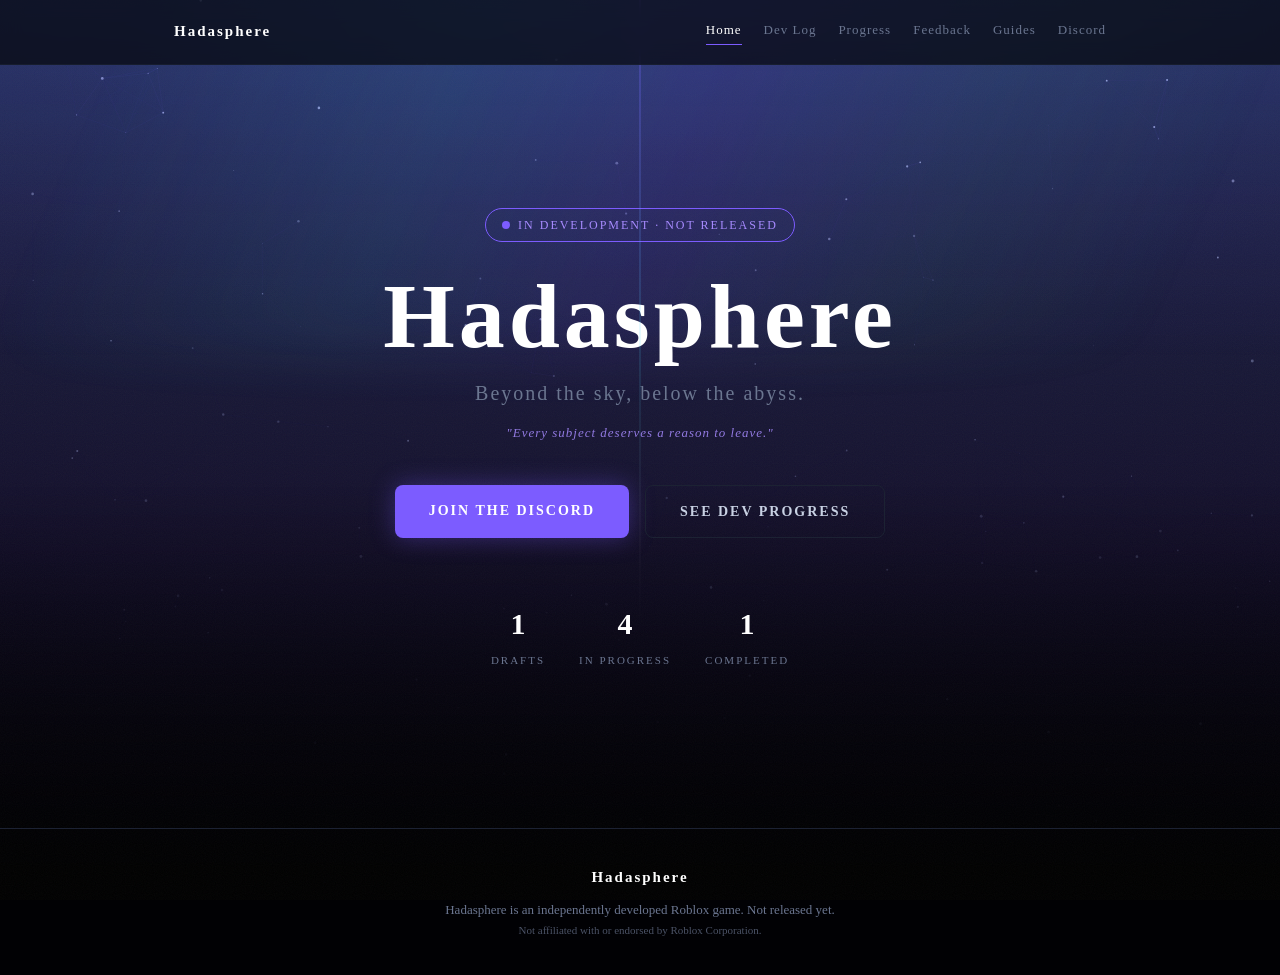
==== index.html @ 29d6bdb3 "One-shot glitch burst on navigation, then steady" ====
<!DOCTYPE html>
<html lang="en">
<head>
<meta charset="UTF-8">
<meta name="viewport" content="width=device-width, initial-scale=1.0">
<meta name="theme-color" content="#0a0714">
<link rel="icon" href="data:image/svg+xml,%3Csvg xmlns='http://www.w3.org/2000/svg' viewBox='0 0 32 32'%3E%3Crect width='32' height='32' rx='7' fill='%230a0714'/%3E%3Ctext x='16' y='23' font-family='Arial' font-size='18' font-weight='bold' text-anchor='middle' fill='%237c5cff'%3EH%3C/text%3E%3C/svg%3E">
<title>Hadasphere — Home</title>
  <meta name="description" content="Hadasphere — an unreleased Roblox analog horror myth game. Beyond the sky, below the abyss.">
<style>
:root{
  --bg:#05060a;
  --panel:#0b0e16;
  --line:#1c2233;
  --purple:#7c5cff;
  --violet:#a78bff;
  --cyan:#4dd8ff;
  --red:#ff5c5c;
  --green:#4dd88a;
  --text:#c9d2e4;
  --dim:#6b7690;
}
*{margin:0;padding:0;box-sizing:border-box}
html{scroll-behavior:smooth}
body{background:radial-gradient(130% 90% at 50% -12%,#0b1026 0%,var(--bg) 55%,#010104 100%);color:var(--text);font-family:'Segoe UI';line-height:1.7;overflow-x:hidden;user-select:none;-webkit-user-select:none;-moz-user-select:none;-ms-user-select:none;cursor:default}
input,textarea,select{user-select:text;-webkit-user-select:text;-moz-user-select:text;-ms-user-select:text}
a{color:var(--cyan);text-decoration:none}
.bg-gradient{position:fixed;inset:0;z-index:-4;pointer-events:none;background:linear-gradient(180deg,rgba(96,126,255,.28) 0%,rgba(124,92,255,.15) 30%,rgba(18,14,38,.1) 50%,rgba(2,2,6,.06) 70%,rgba(0,0,0,.9) 100%);background-size:200% 200%}
canvas#bg{position:fixed;inset:0;z-index:-3}
.sky-glow{position:fixed;top:0;left:0;right:0;height:40vh;z-index:-2;pointer-events:none;background:linear-gradient(180deg,rgba(96,126,255,.16),rgba(124,92,255,.06) 60%,transparent)}
.aurora{position:fixed;top:-25%;left:0;right:0;height:65vh;z-index:-2;pointer-events:none;background:linear-gradient(115deg,transparent 15%,rgba(77,216,255,.11) 38%,rgba(124,92,255,.14) 55%,rgba(77,216,138,.07) 75%,transparent 92%);filter:blur(26px);opacity:.75;animation:auroraDrift 16s ease-in-out infinite alternate}
@keyframes auroraDrift{0%{transform:translateX(-4%) scaleX(1)}100%{transform:translateX(4%) scaleX(1.1)}}
.abyss{position:fixed;bottom:0;left:0;right:0;height:46vh;z-index:-2;pointer-events:none;background:linear-gradient(180deg,transparent,rgba(0,0,0,.5) 55%,rgba(0,0,0,.88))}
.noise{position:fixed;inset:0;z-index:-1;pointer-events:none;opacity:.04;background-image:url("data:image/svg+xml,%3Csvg xmlns='http://www.w3.org/2000/svg' width='120' height='120'%3E%3Cfilter id='n'%3E%3CfeTurbulence type='fractalNoise' baseFrequency='0.9' numOctaves='2'/%3E%3C/filter%3E%3Crect width='100%25' height='100%25' filter='url(%23n)'/%3E%3C/svg%3E")}
.container{max-width:980px;margin:0 auto;padding:0 24px}
header{position:fixed;top:0;left:0;right:0;z-index:50;backdrop-filter:blur(10px);background:rgba(5,6,10,.7);border-bottom:1px solid rgba(28,34,51,.6)}
header .container{display:flex;align-items:center;justify-content:space-between;height:64px}
.brand{font-weight:800;letter-spacing:2px;font-size:15px;color:#fff}
nav{display:flex;gap:22px;align-items:center}
nav a{color:var(--dim);font-size:13px;letter-spacing:1px;transition:color .2s;padding-bottom:2px;border-bottom:1px solid transparent}
nav a:hover{color:#fff}
nav a.active{color:#fff;border-bottom-color:var(--purple)}
#transition{position:fixed;inset:0;background:#0a0714;z-index:1000;pointer-events:none;opacity:0;display:flex;align-items:center;justify-content:center;flex-direction:column;gap:10px}
#transition.loading{opacity:1;pointer-events:auto;animation:transLoad 1.8s ease forwards}
#transition.active{animation:transIn 1.8s ease forwards}
#transition .t-txt{font-size:12px;letter-spacing:6px;color:var(--violet);opacity:.8}
@keyframes transLoad{0%{opacity:1}65%{opacity:1}100%{opacity:0}}
@keyframes transIn{0%{opacity:0}10%{opacity:1}80%{opacity:1}100%{opacity:0}}
@keyframes transGlitch{0%,10%{transform:translate(0)}12%{transform:translate(-4px,2px)}16%{transform:translate(4px,-2px)}20%{transform:translate(-2px,-2px)}24%{transform:translate(2px,2px)}28%,100%{transform:translate(0)}}
#transition.active .t-txt{animation:transGlitch 1.8s ease forwards}
#transition.loading .t-txt{animation:txtLoad 1.8s ease forwards}
@keyframes txtLoad{0%{opacity:0;letter-spacing:6px}15%{opacity:1;letter-spacing:12px}65%{opacity:1}100%{opacity:0}}
.hero{min-height:92vh;display:flex;align-items:center;justify-content:center;text-align:center;padding:110px 24px 60px;position:relative}
.hero::before{content:'';position:absolute;top:0;left:50%;width:1px;height:100%;transform:translateX(-50%);pointer-events:none;background:linear-gradient(180deg,rgba(124,92,255,.6),rgba(77,216,255,.28) 40%,rgba(255,255,255,.06) 62%,transparent 78%)}
.badge{display:inline-flex;align-items:center;gap:8px;border:1px solid var(--purple);color:var(--violet);padding:6px 16px;border-radius:999px;font-size:12px;letter-spacing:2px;margin-bottom:28px}
.badge .dot{width:8px;height:8px;border-radius:50%;background:var(--purple);animation:pulse 1.6s infinite}
@keyframes pulse{0%,100%{opacity:1;transform:scale(1)}50%{opacity:.4;transform:scale(.7)}}
h1{font-size:clamp(44px,9vw,92px);font-weight:900;letter-spacing:4px;line-height:1;color:#fff;margin-bottom:14px}
.tagline{font-size:clamp(15px,2.5vw,20px);color:var(--dim);letter-spacing:2px;margin-bottom:12px;font-weight:300}
.hero-note{font-size:13px;color:var(--violet);opacity:.85;letter-spacing:1px;margin-bottom:40px;font-style:italic}
.cta{display:flex;gap:16px;justify-content:center;flex-wrap:wrap}
.btn{display:inline-block;padding:14px 34px;border-radius:8px;font-size:14px;letter-spacing:2px;font-weight:600;transition:all .25s;cursor:pointer;border:none;font-family:inherit}
.btn.discord{background:var(--purple);color:#fff;box-shadow:0 0 24px rgba(124,92,255,.35)}
.btn.discord:hover{background:#8d6cff;box-shadow:0 0 40px rgba(124,92,255,.55);transform:translateY(-2px)}
.btn.ghost{background:transparent;border:1px solid var(--line);color:var(--text)}
.btn.ghost:hover{border-color:var(--purple);color:var(--violet)}
.stats{display:flex;justify-content:center;gap:34px;margin-top:60px;flex-wrap:wrap}
.stats div{text-align:center}
.stats .num{font-size:30px;font-weight:800;color:#fff}
.stats .lbl{font-size:11px;letter-spacing:2px;color:var(--dim);margin-top:2px}
.page{padding-top:96px}
section{padding:80px 0}
section h2{font-size:clamp(24px,4vw,34px);font-weight:800;letter-spacing:2px;color:#fff;margin-bottom:14px}
.sec-head{max-width:680px;margin:0 auto 44px}
.sec-head h2::before{content:'// ';color:var(--purple)}
.sec-head p{color:var(--dim);font-size:14.5px}
footer{border-top:1px solid var(--line);padding:36px 0;text-align:center;color:var(--dim);font-size:13px}
footer .brand{display:block;margin-bottom:8px}
.notaff{font-size:11px;opacity:.7}
.menu-btn{display:none;flex-direction:column;gap:5px;background:none;border:none;cursor:pointer;padding:8px;align-items:center;justify-content:center}
.menu-btn span{width:22px;height:2px;background:var(--text);border-radius:2px;transition:all .25s;display:block}
.menu-btn.open span:nth-child(1){transform:translateY(7px) rotate(45deg)}
.menu-btn.open span:nth-child(2){opacity:0}
.menu-btn.open span:nth-child(3){transform:translateY(-7px) rotate(-45deg)}
@media(max-width:700px){
  .menu-btn{display:flex}
  nav{display:none;position:fixed;top:64px;left:0;right:0;background:rgba(5,6,10,.97);border-bottom:1px solid var(--line);flex-direction:column;align-items:center;padding:18px 0;gap:16px;z-index:49}
  nav.open{display:flex}
  .cta{flex-direction:column}
  .btn{width:100%}
}
</style>
</head>
<body>
<div class="bg-gradient"></div>
<canvas id="bg"></canvas>
<div class="sky-glow"></div>
<div class="aurora"></div>
<div class="abyss"></div>
<div class="noise"></div>
<div id="transition"><span class="t-txt">Hadasphere</span></div>

<header>
  <div class="container">
    <a class="brand" href="index.html">Hadasphere</a>
    <nav>
      <a href="index.html" class="active">Home</a>
      <a href="devlog.html">Dev Log</a>
      <a href="progress.html">Progress</a>
      <a href="feedback.html">Feedback</a>
      <a href="guides.html">Guides</a>
      <a href="discord.html">Discord</a>
    </nav>
    <button class="menu-btn" id="menu-btn" aria-label="Menu"><span></span><span></span><span></span></button>
  </div>
</header>

<div class="hero">
  <div class="container">
    <div class="badge"><span class="dot"></span> IN DEVELOPMENT · NOT RELEASED</div>
    <h1>Hadasphere</h1>
    <p class="tagline">Beyond the sky, below the abyss.</p>
    <p class="hero-note">"Every subject deserves a reason to leave."</p>
    <div class="cta">
      <a class="btn discord" href="https://discord.gg/5jfzhHTSVt" target="_blank" rel="noopener">JOIN THE DISCORD</a>
      <a class="btn ghost" href="progress.html">SEE DEV PROGRESS</a>
    </div>
    <div class="stats">
      <div><div class="num" id="stat-drafts">0</div><div class="lbl">DRAFTS</div></div>
      <div><div class="num" id="stat-wips">0</div><div class="lbl">IN PROGRESS</div></div>
      <div><div class="num" id="stat-done">0</div><div class="lbl">COMPLETED</div></div>
    </div>
  </div>
</div>

<footer>
  <div class="brand">Hadasphere</div>
  <p>Hadasphere is an independently developed Roblox game. Not released yet.</p>
  <p class="notaff">Not affiliated with or endorsed by Roblox Corporation.</p>
</footer>

<script>
// ===== STATS =====
const STAT_MAP={draft:'stat-drafts',wip:'stat-wips',done:'stat-done'};
fetch('devlog.json')
  .then(r=>r.json())
  .then(data=>{
    if(Array.isArray(data)&&data.length>0){
      Object.keys(STAT_MAP).forEach(k=>{
        document.getElementById(STAT_MAP[k]).textContent=data.filter(e=>e.status===k).length;
      });
    }
  })
  .catch(()=>{});

// ===== SKY / ABYSS BACKGROUND =====
const canvas=document.getElementById('bg');
const ctx=canvas.getContext('2d');
let W,H,stars=[],conn=110;
function resize(){W=canvas.width=innerWidth;H=canvas.height=innerHeight;}
function star(){return{x:Math.random()*W,y:Math.random()*H,r:Math.random()*1.3+.2,vx:(Math.random()-.5)*.16,vy:.04+Math.random()*.2,tw:Math.random()*Math.PI*2};}
function init(){resize();stars=Array.from({length:Math.floor(W*H/7000)},star);}
function tick(){
  ctx.clearRect(0,0,W,H);
  for(const s of stars){
    s.x+=s.vx;s.y+=s.vy;s.tw+=.05;
    if(s.x<0)s.x=W;if(s.x>W)s.x=0;if(s.y>H)s.y=0;
    const depth=Math.max(0.1,1-s.y/H*1.25);
    const twinkle=.75+.25*Math.sin(s.tw);
    ctx.beginPath();ctx.arc(s.x,s.y,s.r,0,Math.PI*2);
    ctx.fillStyle=`rgba(175,185,235,${depth*twinkle})`;ctx.fill();
  }
  for(let i=0;i<stars.length;i++){
    for(let j=i+1;j<stars.length;j++){
      const a=stars[i],b=stars[j];
      const dx=a.x-b.x,dy=a.y-b.y,d=Math.sqrt(dx*dx+dy*dy);
      if(d<conn){
        const depth=Math.max(0,1-((a.y+b.y)/2)/H*1.3);
        ctx.beginPath();ctx.moveTo(a.x,a.y);ctx.lineTo(b.x,b.y);
        ctx.strokeStyle=`rgba(124,92,255,${(1-d/conn)*.2*depth})`;ctx.lineWidth=.5;ctx.stroke();
      }
    }
  }
  requestAnimationFrame(tick);
}
addEventListener('resize',()=>{resize();stars=Array.from({length:Math.floor(W*H/7000)},star);});
init();tick();

// ===== SCROLL-FOLLOWING GRADIENT =====
const bgGrad=document.querySelector('.bg-gradient');
function updateGradient(){
  const max=document.body.scrollHeight-innerHeight;
  const p=max>0?window.scrollY/max:0;
  bgGrad.style.backgroundPosition=`0% ${(p*100).toFixed(2)}%`;
}
addEventListener('scroll',updateGradient,{passive:true});
updateGradient();

// ===== PAGE TRANSITION =====
const transition=document.getElementById('transition');
window.addEventListener('load',()=>{
  transition.classList.add('loading');
  setTimeout(()=>transition.classList.remove('loading'),1800);
});
document.querySelectorAll('a[href]').forEach(a=>{
  const href=a.getAttribute('href');
  if(!href||href.startsWith('http'))return;
  a.addEventListener('click',e=>{
    e.preventDefault();
    transition.classList.remove('active');
    void transition.offsetWidth;
    transition.classList.add('active');
    setTimeout(()=>location.href=href,1000);
  });
});

// ===== MOBILE MENU =====
const menuBtn=document.getElementById('menu-btn'),mNav=document.querySelector('nav');
menuBtn.addEventListener('click',()=>{
  const open=mNav.classList.toggle('open');
  menuBtn.classList.toggle('open',open);
});
mNav.addEventListener('click',e=>{
  if(e.target.tagName==='A'){mNav.classList.remove('open');menuBtn.classList.remove('open');}
});

// ===== SELECTION & CONTEXT MENU LOCK =====
document.addEventListener('contextmenu',e=>e.preventDefault());
document.addEventListener('keydown',e=>{
  if(e.key==='F12'||(e.ctrlKey&&e.shiftKey&&['I','J','C'].includes(e.key.toUpperCase()))||(e.ctrlKey&&e.key.toLowerCase()==='u')){
    e.preventDefault();
  }
});
</script>
</body>
</html>
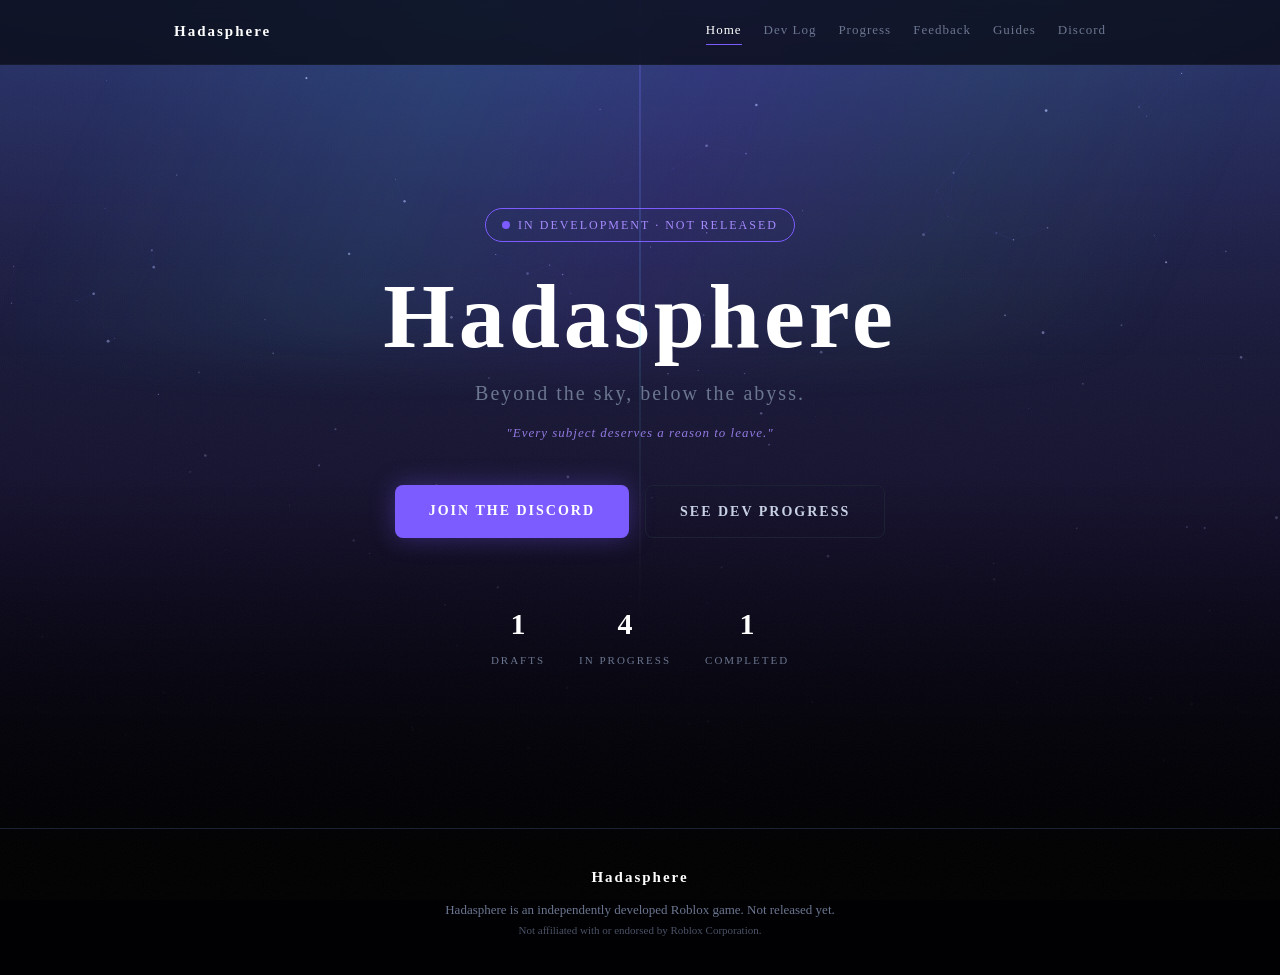
==== commit f0f99185: "Cover page from first paint; reveal only after fully loaded" ====
--- a/index.html
+++ b/index.html
@@ -41,7 +41,8 @@
 nav a:hover{color:#fff}
 nav a.active{color:#fff;border-bottom-color:var(--purple)}
 #transition{position:fixed;inset:0;background:#0a0714;z-index:1000;pointer-events:none;opacity:0;display:flex;align-items:center;justify-content:center;flex-direction:column;gap:10px}
-#transition.loading{opacity:1;pointer-events:auto;animation:transLoad 1.8s ease forwards}
+#transition.cover,#transition.loading{opacity:1;pointer-events:auto}
+#transition.loading{animation:transLoad 1.8s ease forwards}
 #transition.active{animation:transIn 1.8s ease forwards}
 #transition .t-txt{font-size:12px;letter-spacing:6px;color:var(--violet);opacity:.8}
 @keyframes transLoad{0%{opacity:1}65%{opacity:1}100%{opacity:0}}
@@ -98,7 +99,7 @@
 <div class="aurora"></div>
 <div class="abyss"></div>
 <div class="noise"></div>
-<div id="transition"><span class="t-txt">Hadasphere</span></div>
+<div id="transition" class="cover"><span class="t-txt">Hadasphere</span></div>
 
 <header>
   <div class="container">
@@ -200,7 +201,10 @@
 const transition=document.getElementById('transition');
 window.addEventListener('load',()=>{
   transition.classList.add('loading');
-  setTimeout(()=>transition.classList.remove('loading'),1800);
+  setTimeout(()=>{
+    transition.classList.remove('loading');
+    transition.classList.remove('cover');
+  },1800);
 });
 document.querySelectorAll('a[href]').forEach(a=>{
   const href=a.getAttribute('href');
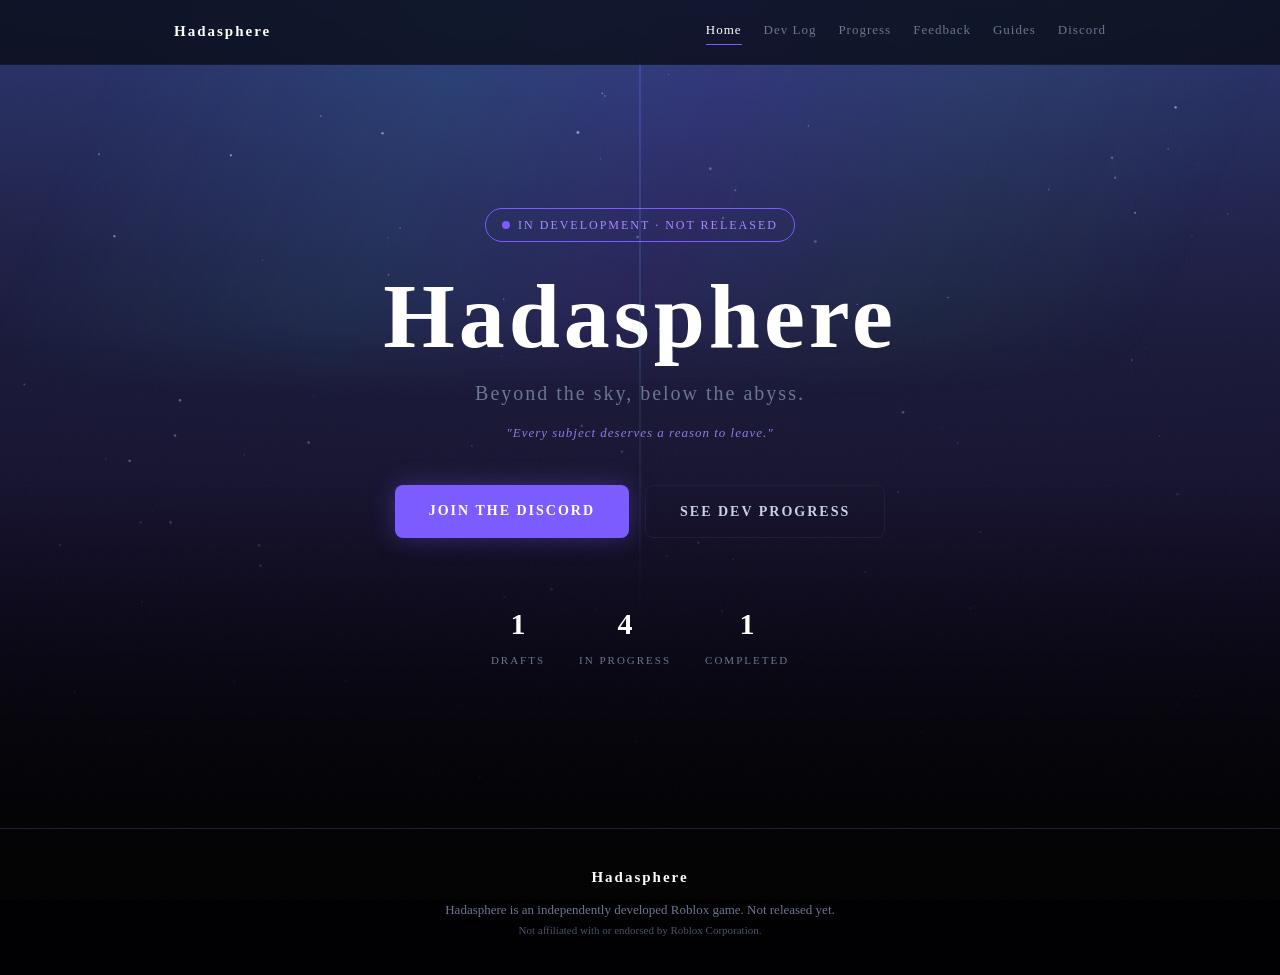
==== commit ebb0fcd5: "Unified transition with loading bar; remove glitch" ====
--- a/index.html
+++ b/index.html
@@ -40,17 +40,17 @@
 nav a{color:var(--dim);font-size:13px;letter-spacing:1px;transition:color .2s;padding-bottom:2px;border-bottom:1px solid transparent}
 nav a:hover{color:#fff}
 nav a.active{color:#fff;border-bottom-color:var(--purple)}
-#transition{position:fixed;inset:0;background:#0a0714;z-index:1000;pointer-events:none;opacity:0;display:flex;align-items:center;justify-content:center;flex-direction:column;gap:10px}
-#transition.cover,#transition.loading{opacity:1;pointer-events:auto}
-#transition.loading{animation:transLoad 1.8s ease forwards}
-#transition.active{animation:transIn 1.8s ease forwards}
+#transition{position:fixed;inset:0;background:#0a0714;z-index:1000;pointer-events:none;opacity:0;display:flex;align-items:center;justify-content:center;flex-direction:column;gap:12px}
+#transition.cover,#transition.active{opacity:1;pointer-events:auto}
+#transition.active{animation:transRun 2.2s ease forwards}
 #transition .t-txt{font-size:12px;letter-spacing:6px;color:var(--violet);opacity:.8}
-@keyframes transLoad{0%{opacity:1}65%{opacity:1}100%{opacity:0}}
-@keyframes transIn{0%{opacity:0}10%{opacity:1}80%{opacity:1}100%{opacity:0}}
-@keyframes transGlitch{0%,10%{transform:translate(0)}12%{transform:translate(-4px,2px)}16%{transform:translate(4px,-2px)}20%{transform:translate(-2px,-2px)}24%{transform:translate(2px,2px)}28%,100%{transform:translate(0)}}
-#transition.active .t-txt{animation:transGlitch 1.8s ease forwards}
-#transition.loading .t-txt{animation:txtLoad 1.8s ease forwards}
-@keyframes txtLoad{0%{opacity:0;letter-spacing:6px}15%{opacity:1;letter-spacing:12px}65%{opacity:1}100%{opacity:0}}
+#transition.active .t-txt{animation:txtRun 2.2s ease forwards}
+#transition .bar{width:180px;height:2px;background:rgba(124,92,255,.18);overflow:hidden;border-radius:2px}
+#transition .bar i{display:block;height:100%;width:0%;background:linear-gradient(90deg,var(--purple),var(--cyan))}
+#transition.active .bar i{animation:barFill 2.2s ease forwards}
+@keyframes transRun{0%{opacity:1}82%{opacity:1}100%{opacity:0}}
+@keyframes txtRun{0%{opacity:0;letter-spacing:6px}8%{opacity:1;letter-spacing:12px}75%{opacity:1}100%{opacity:0}}
+@keyframes barFill{0%{width:0%}65%{width:75%}90%{width:92%}100%{width:100%}}
 .hero{min-height:92vh;display:flex;align-items:center;justify-content:center;text-align:center;padding:110px 24px 60px;position:relative}
 .hero::before{content:'';position:absolute;top:0;left:50%;width:1px;height:100%;transform:translateX(-50%);pointer-events:none;background:linear-gradient(180deg,rgba(124,92,255,.6),rgba(77,216,255,.28) 40%,rgba(255,255,255,.06) 62%,transparent 78%)}
 .badge{display:inline-flex;align-items:center;gap:8px;border:1px solid var(--purple);color:var(--violet);padding:6px 16px;border-radius:999px;font-size:12px;letter-spacing:2px;margin-bottom:28px}
@@ -99,7 +99,7 @@
 <div class="aurora"></div>
 <div class="abyss"></div>
 <div class="noise"></div>
-<div id="transition" class="cover"><span class="t-txt">Hadasphere</span></div>
+<div id="transition" class="cover"><span class="t-txt">Hadasphere</span><div class="bar"><i></i></div></div>
 
 <header>
   <div class="container">
@@ -199,22 +199,19 @@
 
 // ===== PAGE TRANSITION =====
 const transition=document.getElementById('transition');
+const BAR_MS=1600;
 window.addEventListener('load',()=>{
-  transition.classList.add('loading');
-  setTimeout(()=>{
-    transition.classList.remove('loading');
-    transition.classList.remove('cover');
-  },1800);
+  transition.classList.remove('cover');
+  transition.classList.add('active');
+  setTimeout(()=>transition.classList.remove('active'),2200);
 });
 document.querySelectorAll('a[href]').forEach(a=>{
   const href=a.getAttribute('href');
   if(!href||href.startsWith('http'))return;
   a.addEventListener('click',e=>{
     e.preventDefault();
-    transition.classList.remove('active');
-    void transition.offsetWidth;
     transition.classList.add('active');
-    setTimeout(()=>location.href=href,1000);
+    setTimeout(()=>location.href=href,BAR_MS);
   });
 });
 
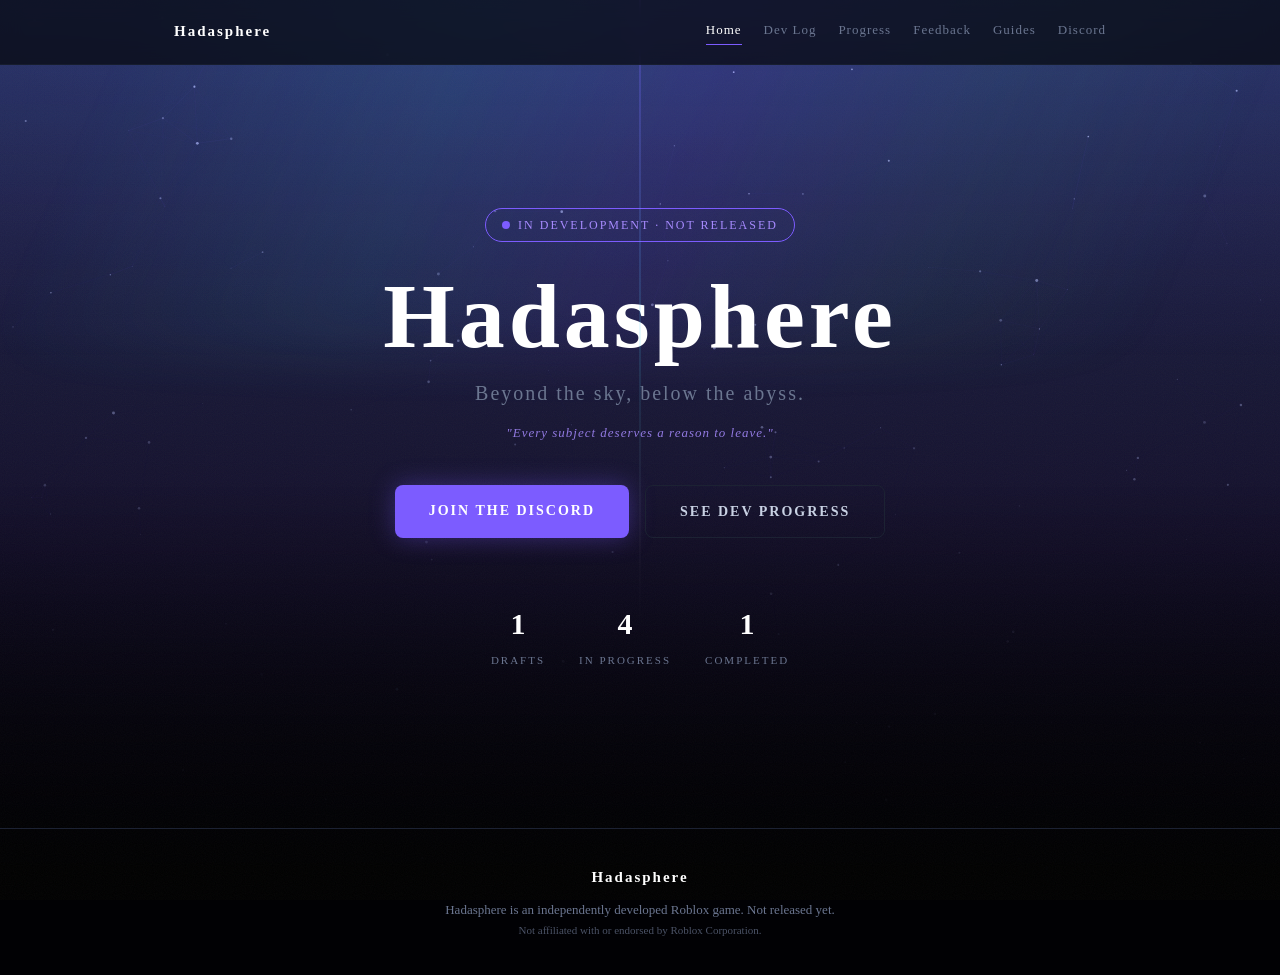
==== commit 1d07cfe3: "Wait for devlog data before revealing page" ====
--- a/index.html
+++ b/index.html
@@ -143,16 +143,19 @@
 <script>
 // ===== STATS =====
 const STAT_MAP={draft:'stat-drafts',wip:'stat-wips',done:'stat-done'};
-fetch('devlog.json')
-  .then(r=>r.json())
-  .then(data=>{
-    if(Array.isArray(data)&&data.length>0){
-      Object.keys(STAT_MAP).forEach(k=>{
-        document.getElementById(STAT_MAP[k]).textContent=data.filter(e=>e.status===k).length;
-      });
-    }
-  })
-  .catch(()=>{});
+window.__pageReady=new Promise(res=>{
+  fetch('devlog.json')
+    .then(r=>r.json())
+    .then(data=>{
+      if(Array.isArray(data)&&data.length>0){
+        Object.keys(STAT_MAP).forEach(k=>{
+          document.getElementById(STAT_MAP[k]).textContent=data.filter(e=>e.status===k).length;
+        });
+      }
+      res();
+    })
+    .catch(()=>res());
+});
 
 // ===== SKY / ABYSS BACKGROUND =====
 const canvas=document.getElementById('bg');
@@ -200,7 +203,11 @@
 // ===== PAGE TRANSITION =====
 const transition=document.getElementById('transition');
 const BAR_MS=1600;
-window.addEventListener('load',()=>{
+const dataWait=window.__pageReady?Promise.race([window.__pageReady,new Promise(r=>setTimeout(r,4000))]):Promise.resolve();
+Promise.all([
+  new Promise(r=>document.readyState==='complete'?r():addEventListener('load',r,{once:true})),
+  dataWait
+]).then(()=>{
   transition.classList.remove('cover');
   transition.classList.add('active');
   setTimeout(()=>transition.classList.remove('active'),2200);
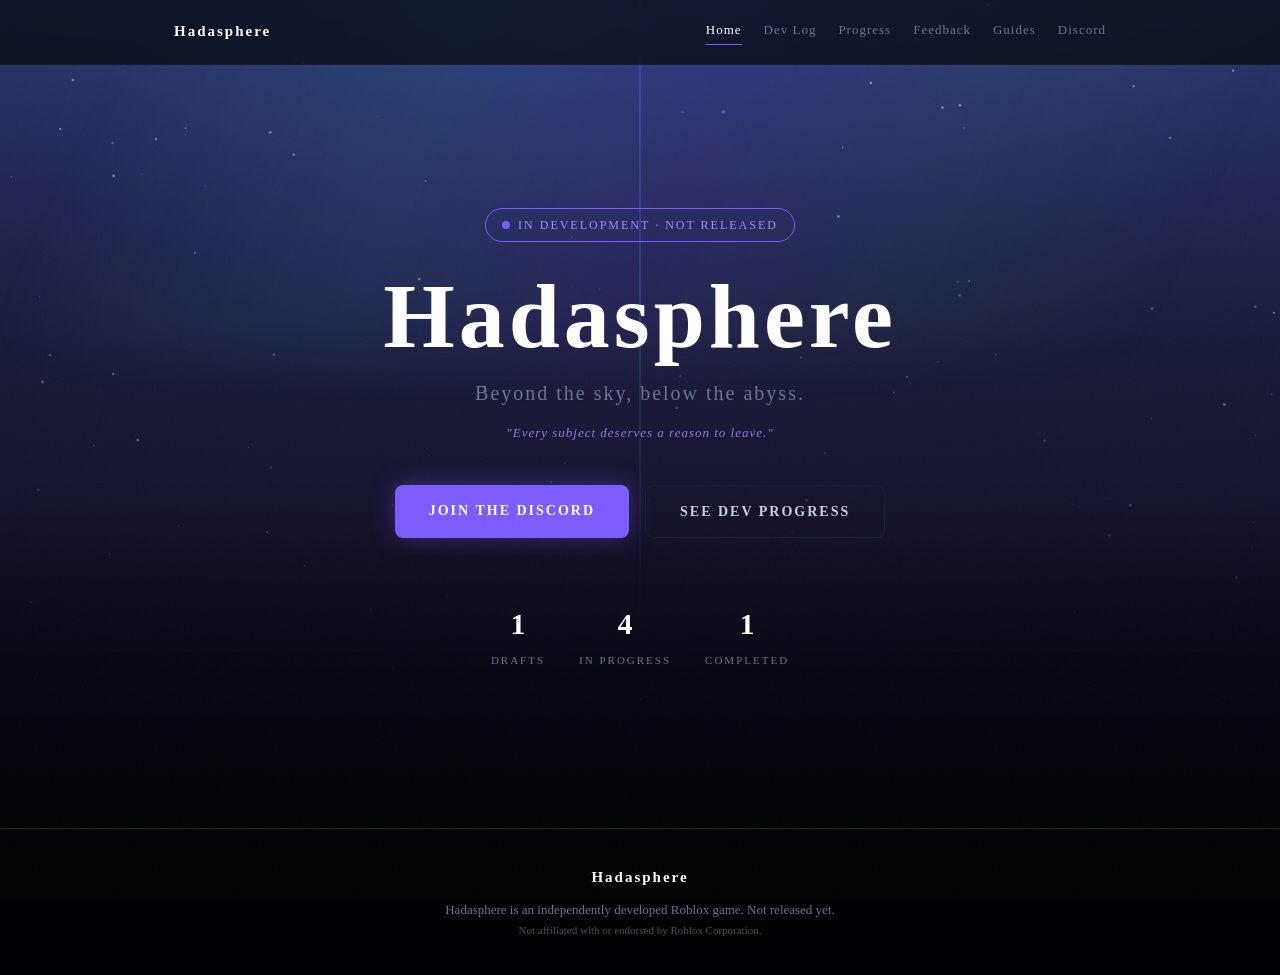
==== commit 7b89c3d4: "Extract site animation to shared transition.css/js; remove text movement" ====
--- a/index.html
+++ b/index.html
@@ -7,6 +7,7 @@
 <link rel="icon" href="data:image/svg+xml,%3Csvg xmlns='http://www.w3.org/2000/svg' viewBox='0 0 32 32'%3E%3Crect width='32' height='32' rx='7' fill='%230a0714'/%3E%3Ctext x='16' y='23' font-family='Arial' font-size='18' font-weight='bold' text-anchor='middle' fill='%237c5cff'%3EH%3C/text%3E%3C/svg%3E">
 <title>Hadasphere — Home</title>
   <meta name="description" content="Hadasphere — an unreleased Roblox analog horror myth game. Beyond the sky, below the abyss.">
+<link rel="stylesheet" href="transition.css">
 <style>
 :root{
   --bg:#05060a;
@@ -40,17 +41,6 @@
 nav a{color:var(--dim);font-size:13px;letter-spacing:1px;transition:color .2s;padding-bottom:2px;border-bottom:1px solid transparent}
 nav a:hover{color:#fff}
 nav a.active{color:#fff;border-bottom-color:var(--purple)}
-#transition{position:fixed;inset:0;background:#0a0714;z-index:1000;pointer-events:none;opacity:0;display:flex;align-items:center;justify-content:center;flex-direction:column;gap:12px}
-#transition.cover,#transition.active{opacity:1;pointer-events:auto}
-#transition.active{animation:transRun 2.2s ease forwards}
-#transition .t-txt{font-size:12px;letter-spacing:6px;color:var(--violet);opacity:.8}
-#transition.active .t-txt{animation:txtRun 2.2s ease forwards}
-#transition .bar{width:180px;height:2px;background:rgba(124,92,255,.18);overflow:hidden;border-radius:2px}
-#transition .bar i{display:block;height:100%;width:0%;background:linear-gradient(90deg,var(--purple),var(--cyan))}
-#transition.active .bar i{animation:barFill 2.2s ease forwards}
-@keyframes transRun{0%{opacity:1}82%{opacity:1}100%{opacity:0}}
-@keyframes txtRun{0%{opacity:0;letter-spacing:6px}8%{opacity:1;letter-spacing:12px}75%{opacity:1}100%{opacity:0}}
-@keyframes barFill{0%{width:0%}65%{width:75%}90%{width:92%}100%{width:100%}}
 .hero{min-height:92vh;display:flex;align-items:center;justify-content:center;text-align:center;padding:110px 24px 60px;position:relative}
 .hero::before{content:'';position:absolute;top:0;left:50%;width:1px;height:100%;transform:translateX(-50%);pointer-events:none;background:linear-gradient(180deg,rgba(124,92,255,.6),rgba(77,216,255,.28) 40%,rgba(255,255,255,.06) 62%,transparent 78%)}
 .badge{display:inline-flex;align-items:center;gap:8px;border:1px solid var(--purple);color:var(--violet);padding:6px 16px;border-radius:999px;font-size:12px;letter-spacing:2px;margin-bottom:28px}
@@ -200,28 +190,6 @@
 addEventListener('scroll',updateGradient,{passive:true});
 updateGradient();
 
-// ===== PAGE TRANSITION =====
-const transition=document.getElementById('transition');
-const BAR_MS=1600;
-const dataWait=window.__pageReady?Promise.race([window.__pageReady,new Promise(r=>setTimeout(r,4000))]):Promise.resolve();
-Promise.all([
-  new Promise(r=>document.readyState==='complete'?r():addEventListener('load',r,{once:true})),
-  dataWait
-]).then(()=>{
-  transition.classList.remove('cover');
-  transition.classList.add('active');
-  setTimeout(()=>transition.classList.remove('active'),2200);
-});
-document.querySelectorAll('a[href]').forEach(a=>{
-  const href=a.getAttribute('href');
-  if(!href||href.startsWith('http'))return;
-  a.addEventListener('click',e=>{
-    e.preventDefault();
-    transition.classList.add('active');
-    setTimeout(()=>location.href=href,BAR_MS);
-  });
-});
-
 // ===== MOBILE MENU =====
 const menuBtn=document.getElementById('menu-btn'),mNav=document.querySelector('nav');
 menuBtn.addEventListener('click',()=>{
@@ -240,5 +208,6 @@
   }
 });
 </script>
+<script src="transition.js"></script>
 </body>
 </html>
--- a/transition.css
+++ b/transition.css
@@ -0,0 +1,11 @@
+#transition{position:fixed;inset:0;background:#0a0714;z-index:1000;pointer-events:none;opacity:0;display:flex;align-items:center;justify-content:center;flex-direction:column;gap:12px}
+#transition.cover,#transition.active{opacity:1;pointer-events:auto}
+#transition.active{animation:transRun 2.2s ease forwards}
+#transition .t-txt{font-size:12px;letter-spacing:6px;color:var(--violet);opacity:.8}
+#transition.active .t-txt{animation:txtRun 2.2s ease forwards}
+#transition .bar{width:180px;height:2px;background:rgba(124,92,255,.18);overflow:hidden;border-radius:2px}
+#transition .bar i{display:block;height:100%;width:0%;background:linear-gradient(90deg,var(--purple),var(--cyan))}
+#transition.active .bar i{animation:barFill 2.2s ease forwards}
+@keyframes transRun{0%{opacity:1}82%{opacity:1}100%{opacity:0}}
+@keyframes txtRun{0%{opacity:0}12%{opacity:1}78%{opacity:1}100%{opacity:0}}
+@keyframes barFill{0%{width:0%}65%{width:75%}90%{width:92%}100%{width:100%}}
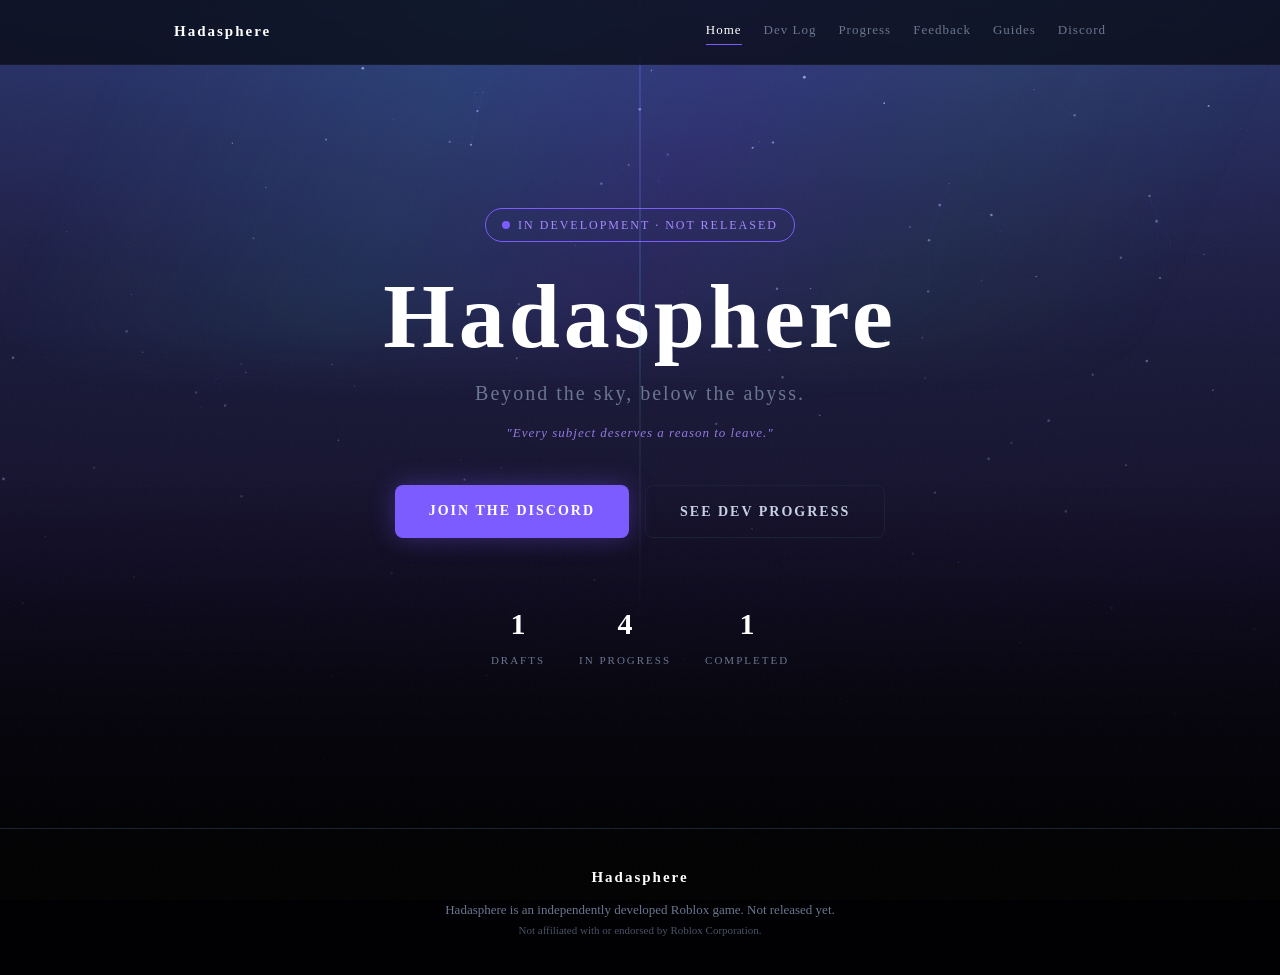
==== commit ca9f2b46: "Extract shared site CSS/JS into style.css and script.js" ====
--- a/index.html
+++ b/index.html
@@ -7,40 +7,9 @@
 <link rel="icon" href="data:image/svg+xml,%3Csvg xmlns='http://www.w3.org/2000/svg' viewBox='0 0 32 32'%3E%3Crect width='32' height='32' rx='7' fill='%230a0714'/%3E%3Ctext x='16' y='23' font-family='Arial' font-size='18' font-weight='bold' text-anchor='middle' fill='%237c5cff'%3EH%3C/text%3E%3C/svg%3E">
 <title>Hadasphere — Home</title>
   <meta name="description" content="Hadasphere — an unreleased Roblox analog horror myth game. Beyond the sky, below the abyss.">
+<link rel="stylesheet" href="style.css">
 <link rel="stylesheet" href="transition.css">
 <style>
-:root{
-  --bg:#05060a;
-  --panel:#0b0e16;
-  --line:#1c2233;
-  --purple:#7c5cff;
-  --violet:#a78bff;
-  --cyan:#4dd8ff;
-  --red:#ff5c5c;
-  --green:#4dd88a;
-  --text:#c9d2e4;
-  --dim:#6b7690;
-}
-*{margin:0;padding:0;box-sizing:border-box}
-html{scroll-behavior:smooth}
-body{background:radial-gradient(130% 90% at 50% -12%,#0b1026 0%,var(--bg) 55%,#010104 100%);color:var(--text);font-family:'Segoe UI';line-height:1.7;overflow-x:hidden;user-select:none;-webkit-user-select:none;-moz-user-select:none;-ms-user-select:none;cursor:default}
-input,textarea,select{user-select:text;-webkit-user-select:text;-moz-user-select:text;-ms-user-select:text}
-a{color:var(--cyan);text-decoration:none}
-.bg-gradient{position:fixed;inset:0;z-index:-4;pointer-events:none;background:linear-gradient(180deg,rgba(96,126,255,.28) 0%,rgba(124,92,255,.15) 30%,rgba(18,14,38,.1) 50%,rgba(2,2,6,.06) 70%,rgba(0,0,0,.9) 100%);background-size:200% 200%}
-canvas#bg{position:fixed;inset:0;z-index:-3}
-.sky-glow{position:fixed;top:0;left:0;right:0;height:40vh;z-index:-2;pointer-events:none;background:linear-gradient(180deg,rgba(96,126,255,.16),rgba(124,92,255,.06) 60%,transparent)}
-.aurora{position:fixed;top:-25%;left:0;right:0;height:65vh;z-index:-2;pointer-events:none;background:linear-gradient(115deg,transparent 15%,rgba(77,216,255,.11) 38%,rgba(124,92,255,.14) 55%,rgba(77,216,138,.07) 75%,transparent 92%);filter:blur(26px);opacity:.75;animation:auroraDrift 16s ease-in-out infinite alternate}
-@keyframes auroraDrift{0%{transform:translateX(-4%) scaleX(1)}100%{transform:translateX(4%) scaleX(1.1)}}
-.abyss{position:fixed;bottom:0;left:0;right:0;height:46vh;z-index:-2;pointer-events:none;background:linear-gradient(180deg,transparent,rgba(0,0,0,.5) 55%,rgba(0,0,0,.88))}
-.noise{position:fixed;inset:0;z-index:-1;pointer-events:none;opacity:.04;background-image:url("data:image/svg+xml,%3Csvg xmlns='http://www.w3.org/2000/svg' width='120' height='120'%3E%3Cfilter id='n'%3E%3CfeTurbulence type='fractalNoise' baseFrequency='0.9' numOctaves='2'/%3E%3C/filter%3E%3Crect width='100%25' height='100%25' filter='url(%23n)'/%3E%3C/svg%3E")}
-.container{max-width:980px;margin:0 auto;padding:0 24px}
-header{position:fixed;top:0;left:0;right:0;z-index:50;backdrop-filter:blur(10px);background:rgba(5,6,10,.7);border-bottom:1px solid rgba(28,34,51,.6)}
-header .container{display:flex;align-items:center;justify-content:space-between;height:64px}
-.brand{font-weight:800;letter-spacing:2px;font-size:15px;color:#fff}
-nav{display:flex;gap:22px;align-items:center}
-nav a{color:var(--dim);font-size:13px;letter-spacing:1px;transition:color .2s;padding-bottom:2px;border-bottom:1px solid transparent}
-nav a:hover{color:#fff}
-nav a.active{color:#fff;border-bottom-color:var(--purple)}
 .hero{min-height:92vh;display:flex;align-items:center;justify-content:center;text-align:center;padding:110px 24px 60px;position:relative}
 .hero::before{content:'';position:absolute;top:0;left:50%;width:1px;height:100%;transform:translateX(-50%);pointer-events:none;background:linear-gradient(180deg,rgba(124,92,255,.6),rgba(77,216,255,.28) 40%,rgba(255,255,255,.06) 62%,transparent 78%)}
 .badge{display:inline-flex;align-items:center;gap:8px;border:1px solid var(--purple);color:var(--violet);padding:6px 16px;border-radius:999px;font-size:12px;letter-spacing:2px;margin-bottom:28px}
@@ -59,24 +28,7 @@
 .stats div{text-align:center}
 .stats .num{font-size:30px;font-weight:800;color:#fff}
 .stats .lbl{font-size:11px;letter-spacing:2px;color:var(--dim);margin-top:2px}
-.page{padding-top:96px}
-section{padding:80px 0}
-section h2{font-size:clamp(24px,4vw,34px);font-weight:800;letter-spacing:2px;color:#fff;margin-bottom:14px}
-.sec-head{max-width:680px;margin:0 auto 44px}
-.sec-head h2::before{content:'// ';color:var(--purple)}
-.sec-head p{color:var(--dim);font-size:14.5px}
-footer{border-top:1px solid var(--line);padding:36px 0;text-align:center;color:var(--dim);font-size:13px}
-footer .brand{display:block;margin-bottom:8px}
-.notaff{font-size:11px;opacity:.7}
-.menu-btn{display:none;flex-direction:column;gap:5px;background:none;border:none;cursor:pointer;padding:8px;align-items:center;justify-content:center}
-.menu-btn span{width:22px;height:2px;background:var(--text);border-radius:2px;transition:all .25s;display:block}
-.menu-btn.open span:nth-child(1){transform:translateY(7px) rotate(45deg)}
-.menu-btn.open span:nth-child(2){opacity:0}
-.menu-btn.open span:nth-child(3){transform:translateY(-7px) rotate(-45deg)}
 @media(max-width:700px){
-  .menu-btn{display:flex}
-  nav{display:none;position:fixed;top:64px;left:0;right:0;background:rgba(5,6,10,.97);border-bottom:1px solid var(--line);flex-direction:column;align-items:center;padding:18px 0;gap:16px;z-index:49}
-  nav.open{display:flex}
   .cta{flex-direction:column}
   .btn{width:100%}
 }
@@ -146,68 +98,8 @@
     })
     .catch(()=>res());
 });
-
-// ===== SKY / ABYSS BACKGROUND =====
-const canvas=document.getElementById('bg');
-const ctx=canvas.getContext('2d');
-let W,H,stars=[],conn=110;
-function resize(){W=canvas.width=innerWidth;H=canvas.height=innerHeight;}
-function star(){return{x:Math.random()*W,y:Math.random()*H,r:Math.random()*1.3+.2,vx:(Math.random()-.5)*.16,vy:.04+Math.random()*.2,tw:Math.random()*Math.PI*2};}
-function init(){resize();stars=Array.from({length:Math.floor(W*H/7000)},star);}
-function tick(){
-  ctx.clearRect(0,0,W,H);
-  for(const s of stars){
-    s.x+=s.vx;s.y+=s.vy;s.tw+=.05;
-    if(s.x<0)s.x=W;if(s.x>W)s.x=0;if(s.y>H)s.y=0;
-    const depth=Math.max(0.1,1-s.y/H*1.25);
-    const twinkle=.75+.25*Math.sin(s.tw);
-    ctx.beginPath();ctx.arc(s.x,s.y,s.r,0,Math.PI*2);
-    ctx.fillStyle=`rgba(175,185,235,${depth*twinkle})`;ctx.fill();
-  }
-  for(let i=0;i<stars.length;i++){
-    for(let j=i+1;j<stars.length;j++){
-      const a=stars[i],b=stars[j];
-      const dx=a.x-b.x,dy=a.y-b.y,d=Math.sqrt(dx*dx+dy*dy);
-      if(d<conn){
-        const depth=Math.max(0,1-((a.y+b.y)/2)/H*1.3);
-        ctx.beginPath();ctx.moveTo(a.x,a.y);ctx.lineTo(b.x,b.y);
-        ctx.strokeStyle=`rgba(124,92,255,${(1-d/conn)*.2*depth})`;ctx.lineWidth=.5;ctx.stroke();
-      }
-    }
-  }
-  requestAnimationFrame(tick);
-}
-addEventListener('resize',()=>{resize();stars=Array.from({length:Math.floor(W*H/7000)},star);});
-init();tick();
-
-// ===== SCROLL-FOLLOWING GRADIENT =====
-const bgGrad=document.querySelector('.bg-gradient');
-function updateGradient(){
-  const max=document.body.scrollHeight-innerHeight;
-  const p=max>0?window.scrollY/max:0;
-  bgGrad.style.backgroundPosition=`0% ${(p*100).toFixed(2)}%`;
-}
-addEventListener('scroll',updateGradient,{passive:true});
-updateGradient();
-
-// ===== MOBILE MENU =====
-const menuBtn=document.getElementById('menu-btn'),mNav=document.querySelector('nav');
-menuBtn.addEventListener('click',()=>{
-  const open=mNav.classList.toggle('open');
-  menuBtn.classList.toggle('open',open);
-});
-mNav.addEventListener('click',e=>{
-  if(e.target.tagName==='A'){mNav.classList.remove('open');menuBtn.classList.remove('open');}
-});
-
-// ===== SELECTION & CONTEXT MENU LOCK =====
-document.addEventListener('contextmenu',e=>e.preventDefault());
-document.addEventListener('keydown',e=>{
-  if(e.key==='F12'||(e.ctrlKey&&e.shiftKey&&['I','J','C'].includes(e.key.toUpperCase()))||(e.ctrlKey&&e.key.toLowerCase()==='u')){
-    e.preventDefault();
-  }
-});
 </script>
+<script src="script.js"></script>
 <script src="transition.js"></script>
 </body>
 </html>
--- a/style.css
+++ b/style.css
@@ -0,0 +1,52 @@
+:root{
+  --bg:#05060a;
+  --panel:#0b0e16;
+  --line:#1c2233;
+  --purple:#7c5cff;
+  --violet:#a78bff;
+  --cyan:#4dd8ff;
+  --red:#ff5c5c;
+  --green:#4dd88a;
+  --text:#c9d2e4;
+  --dim:#6b7690;
+}
+*{margin:0;padding:0;box-sizing:border-box}
+html{scroll-behavior:smooth}
+body{background:radial-gradient(130% 90% at 50% -12%,#0b1026 0%,var(--bg) 55%,#010104 100%);color:var(--text);font-family:'Segoe UI';line-height:1.7;overflow-x:hidden;user-select:none;-webkit-user-select:none;-moz-user-select:none;-ms-user-select:none;cursor:default}
+input,textarea,select{user-select:text;-webkit-user-select:text;-moz-user-select:text;-ms-user-select:text}
+a{color:var(--cyan);text-decoration:none}
+.bg-gradient{position:fixed;inset:0;z-index:-4;pointer-events:none;background:linear-gradient(180deg,rgba(96,126,255,.28) 0%,rgba(124,92,255,.15) 30%,rgba(18,14,38,.1) 50%,rgba(2,2,6,.06) 70%,rgba(0,0,0,.9) 100%);background-size:200% 200%}
+canvas#bg{position:fixed;inset:0;z-index:-3}
+.sky-glow{position:fixed;top:0;left:0;right:0;height:40vh;z-index:-2;pointer-events:none;background:linear-gradient(180deg,rgba(96,126,255,.16),rgba(124,92,255,.06) 60%,transparent)}
+.aurora{position:fixed;top:-25%;left:0;right:0;height:65vh;z-index:-2;pointer-events:none;background:linear-gradient(115deg,transparent 15%,rgba(77,216,255,.11) 38%,rgba(124,92,255,.14) 55%,rgba(77,216,138,.07) 75%,transparent 92%);filter:blur(26px);opacity:.75;animation:auroraDrift 16s ease-in-out infinite alternate}
+@keyframes auroraDrift{0%{transform:translateX(-4%) scaleX(1)}100%{transform:translateX(4%) scaleX(1.1)}}
+.abyss{position:fixed;bottom:0;left:0;right:0;height:46vh;z-index:-2;pointer-events:none;background:linear-gradient(180deg,transparent,rgba(0,0,0,.5) 55%,rgba(0,0,0,.88))}
+.noise{position:fixed;inset:0;z-index:-1;pointer-events:none;opacity:.04;background-image:url("data:image/svg+xml,%3Csvg xmlns='http://www.w3.org/2000/svg' width='120' height='120'%3E%3Cfilter id='n'%3E%3CfeTurbulence type='fractalNoise' baseFrequency='0.9' numOctaves='2'/%3E%3C/filter%3E%3Crect width='100%25' height='100%25' filter='url(%23n)'/%3E%3C/svg%3E")}
+.container{max-width:980px;margin:0 auto;padding:0 24px}
+header{position:fixed;top:0;left:0;right:0;z-index:50;backdrop-filter:blur(10px);background:rgba(5,6,10,.7);border-bottom:1px solid rgba(28,34,51,.6)}
+header .container{display:flex;align-items:center;justify-content:space-between;height:64px}
+.brand{font-weight:800;letter-spacing:2px;font-size:15px;color:#fff}
+nav{display:flex;gap:22px;align-items:center}
+nav a{color:var(--dim);font-size:13px;letter-spacing:1px;transition:color .2s;padding-bottom:2px;border-bottom:1px solid transparent}
+nav a:hover{color:#fff}
+nav a.active{color:#fff;border-bottom-color:var(--purple)}
+.page{padding-top:96px}
+section{padding:80px 0}
+section h2{font-size:clamp(24px,4vw,34px);font-weight:800;letter-spacing:2px;color:#fff;margin-bottom:14px}
+.sec-head{max-width:680px;margin:0 auto 44px}
+.sec-head h2::before{content:'// ';color:var(--purple)}
+.sec-head p{color:var(--dim);font-size:14.5px}
+code{background:#0a0d14;border:1px solid var(--line);padding:1px 6px;border-radius:4px;font-size:12px;color:var(--cyan)}
+footer{border-top:1px solid var(--line);padding:36px 0;text-align:center;color:var(--dim);font-size:13px}
+footer .brand{display:block;margin-bottom:8px}
+.notaff{font-size:11px;opacity:.7}
+.menu-btn{display:none;flex-direction:column;gap:5px;background:none;border:none;cursor:pointer;padding:8px;align-items:center;justify-content:center}
+.menu-btn span{width:22px;height:2px;background:var(--text);border-radius:2px;transition:all .25s;display:block}
+.menu-btn.open span:nth-child(1){transform:translateY(7px) rotate(45deg)}
+.menu-btn.open span:nth-child(2){opacity:0}
+.menu-btn.open span:nth-child(3){transform:translateY(-7px) rotate(-45deg)}
+@media(max-width:700px){
+  .menu-btn{display:flex}
+  nav{display:none;position:fixed;top:64px;left:0;right:0;background:rgba(5,6,10,.97);border-bottom:1px solid var(--line);flex-direction:column;align-items:center;padding:18px 0;gap:16px;z-index:49}
+  nav.open{display:flex}
+}
--- a/transition.css
+++ b/transition.css
@@ -1,3 +1,9 @@
+html{scroll-behavior:smooth;scrollbar-color:#1c2233 #05060a;scrollbar-width:thin}
+html:has(#transition.cover),html:has(#transition.active),body:has(#transition.cover),body:has(#transition.active){overflow:hidden}
+::-webkit-scrollbar{width:10px;height:10px}
+::-webkit-scrollbar-track{background:#05060a}
+::-webkit-scrollbar-thumb{background:#1c2233;border-radius:5px}
+::-webkit-scrollbar-thumb:hover{background:#7c5cff}
 #transition{position:fixed;inset:0;background:#0a0714;z-index:1000;pointer-events:none;opacity:0;display:flex;align-items:center;justify-content:center;flex-direction:column;gap:12px}
 #transition.cover,#transition.active{opacity:1;pointer-events:auto}
 #transition.active{animation:transRun 2.2s ease forwards}
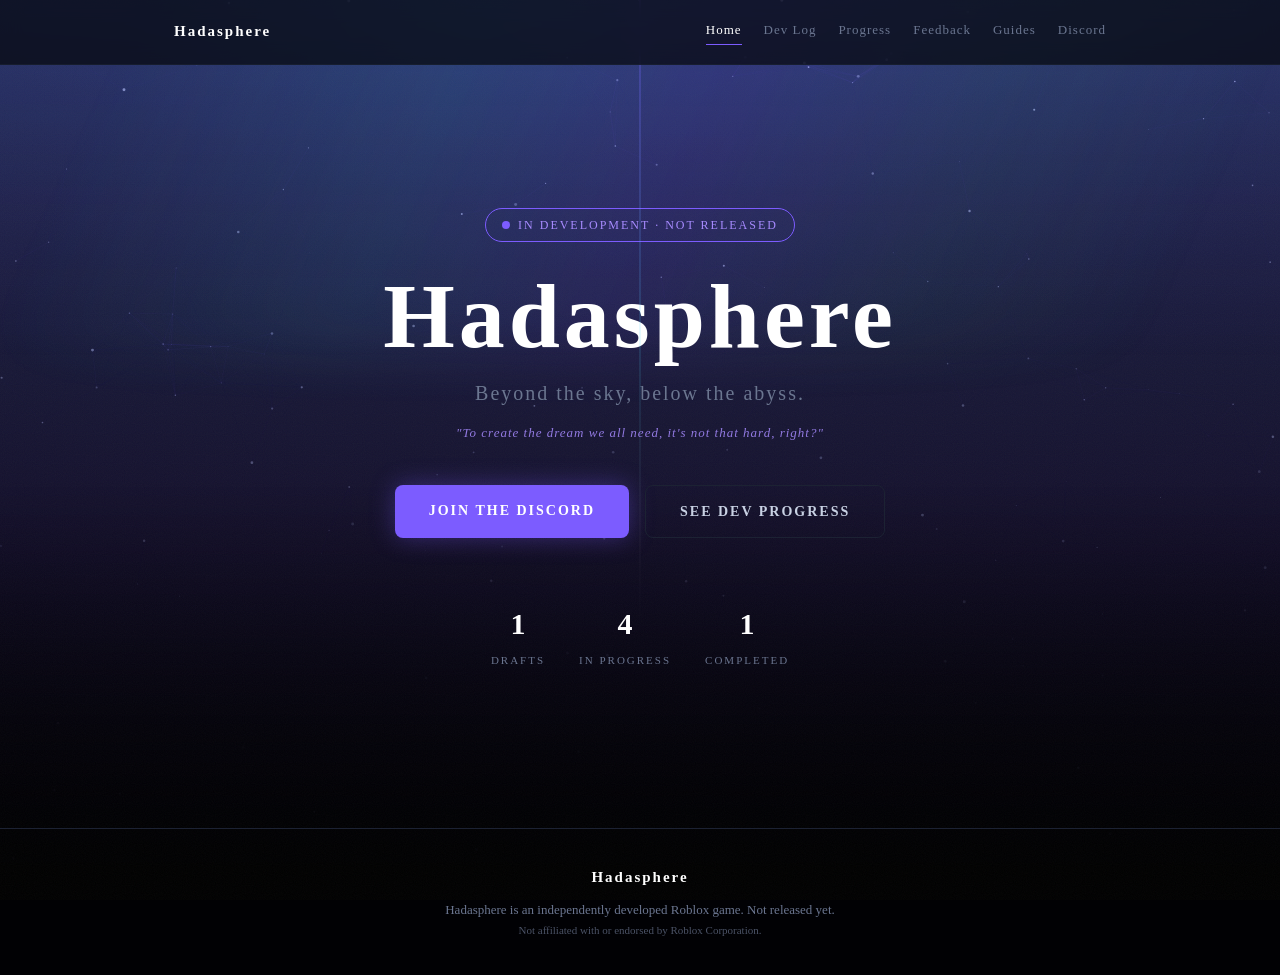
==== commit c31a7cf2: "Update home hero note text" ====
--- a/index.html
+++ b/index.html
@@ -63,7 +63,7 @@
     <div class="badge"><span class="dot"></span> IN DEVELOPMENT · NOT RELEASED</div>
     <h1>Hadasphere</h1>
     <p class="tagline">Beyond the sky, below the abyss.</p>
-    <p class="hero-note">"Every subject deserves a reason to leave."</p>
+    <p class="hero-note">"To create the dream we all need, it's not that hard, right?"</p>
     <div class="cta">
       <a class="btn discord" href="https://discord.gg/5jfzhHTSVt" target="_blank" rel="noopener">JOIN THE DISCORD</a>
       <a class="btn ghost" href="progress.html">SEE DEV PROGRESS</a>
--- a/style.css
+++ b/style.css
@@ -34,7 +34,7 @@
 section{padding:80px 0}
 section h2{font-size:clamp(24px,4vw,34px);font-weight:800;letter-spacing:2px;color:#fff;margin-bottom:14px}
 .sec-head{max-width:680px;margin:0 auto 44px}
-.sec-head h2::before{content:'// ';color:var(--purple)}
+
 .sec-head p{color:var(--dim);font-size:14.5px}
 code{background:#0a0d14;border:1px solid var(--line);padding:1px 6px;border-radius:4px;font-size:12px;color:var(--cyan)}
 footer{border-top:1px solid var(--line);padding:36px 0;text-align:center;color:var(--dim);font-size:13px}
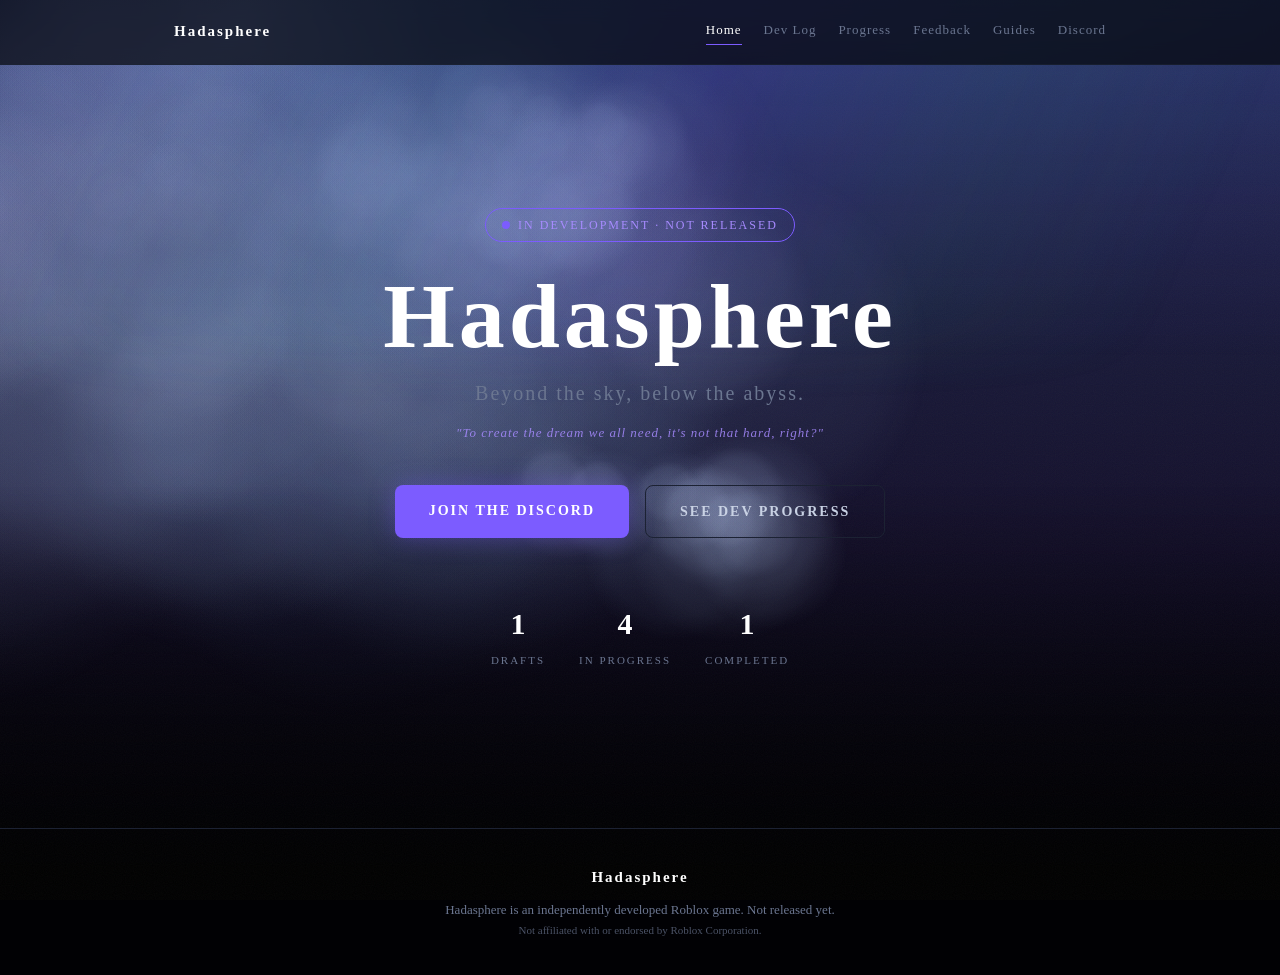
==== commit c5559c7f: "Remove vertical gradient line from home hero" ====
--- a/index.html
+++ b/index.html
@@ -11,7 +11,6 @@
 <link rel="stylesheet" href="transition.css">
 <style>
 .hero{min-height:92vh;display:flex;align-items:center;justify-content:center;text-align:center;padding:110px 24px 60px;position:relative}
-.hero::before{content:'';position:absolute;top:0;left:50%;width:1px;height:100%;transform:translateX(-50%);pointer-events:none;background:linear-gradient(180deg,rgba(124,92,255,.6),rgba(77,216,255,.28) 40%,rgba(255,255,255,.06) 62%,transparent 78%)}
 .badge{display:inline-flex;align-items:center;gap:8px;border:1px solid var(--purple);color:var(--violet);padding:6px 16px;border-radius:999px;font-size:12px;letter-spacing:2px;margin-bottom:28px}
 .badge .dot{width:8px;height:8px;border-radius:50%;background:var(--purple);animation:pulse 1.6s infinite}
 @keyframes pulse{0%,100%{opacity:1;transform:scale(1)}50%{opacity:.4;transform:scale(.7)}}
